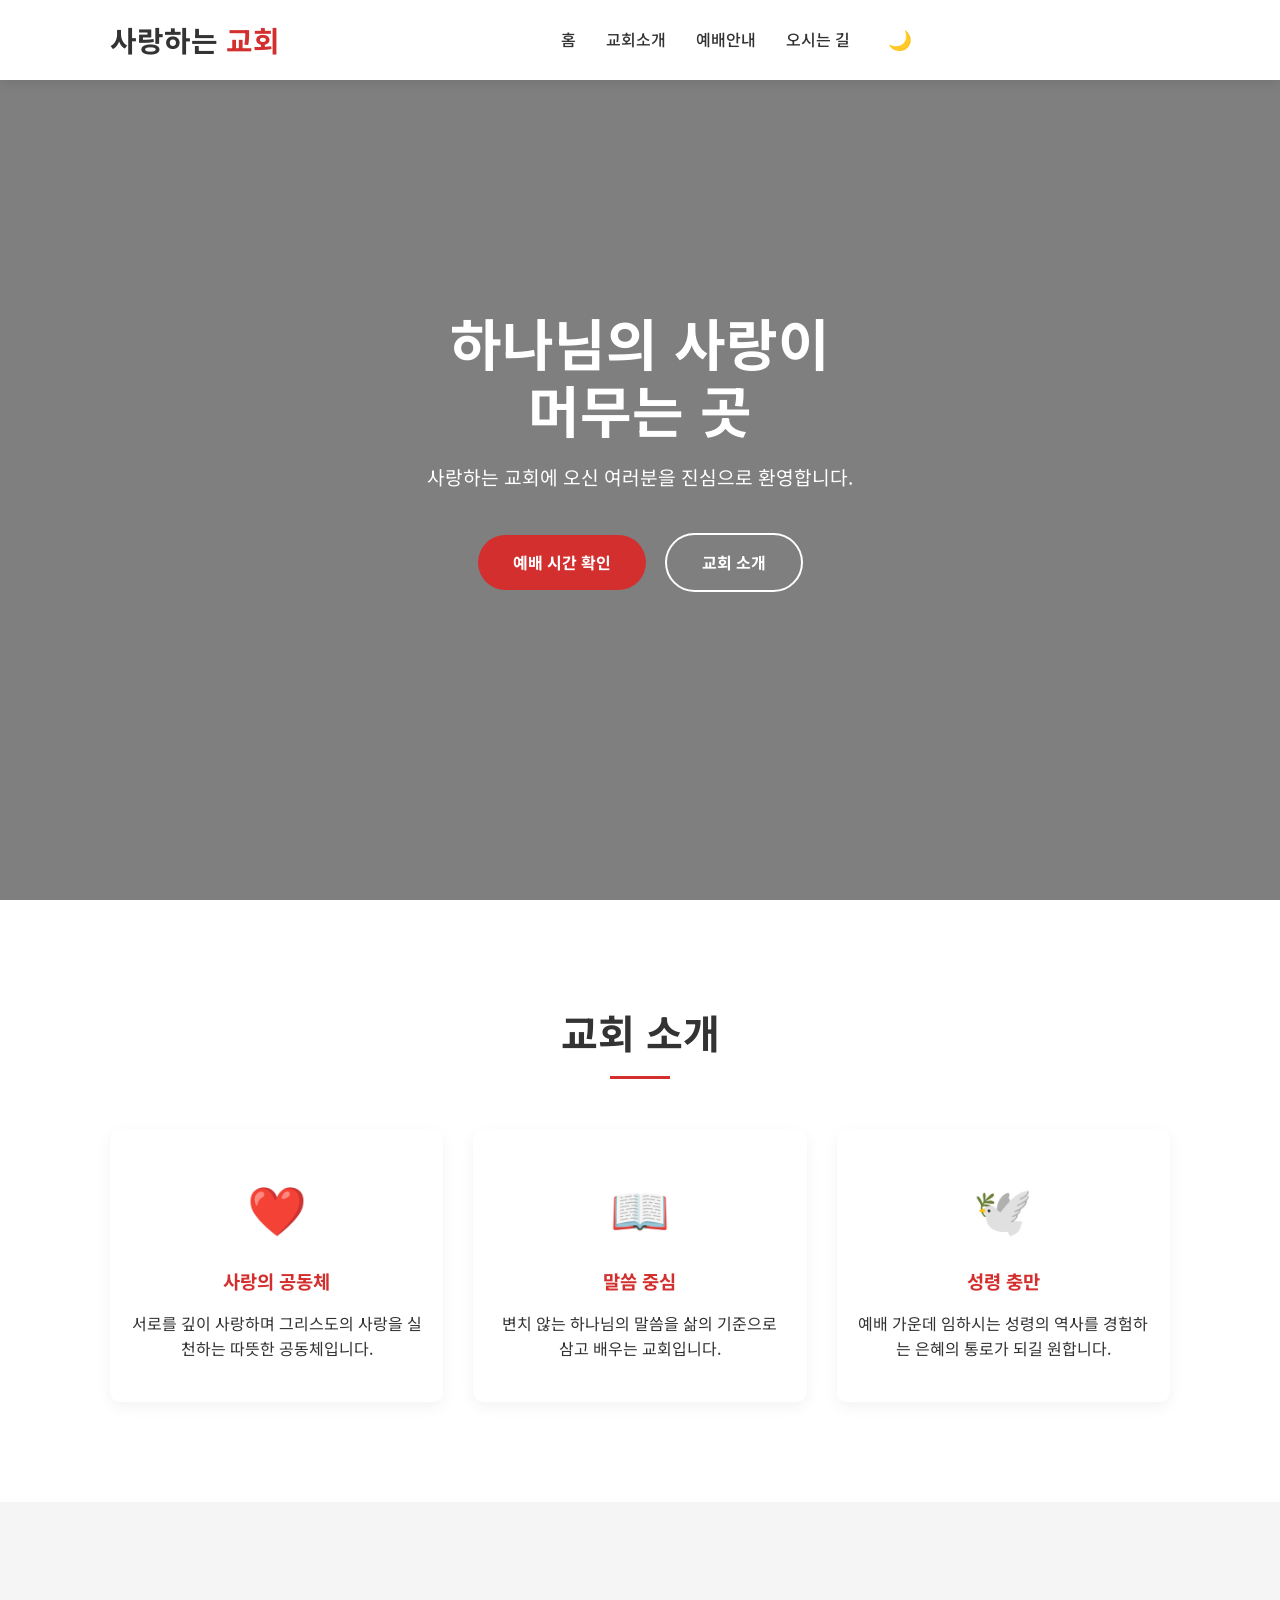
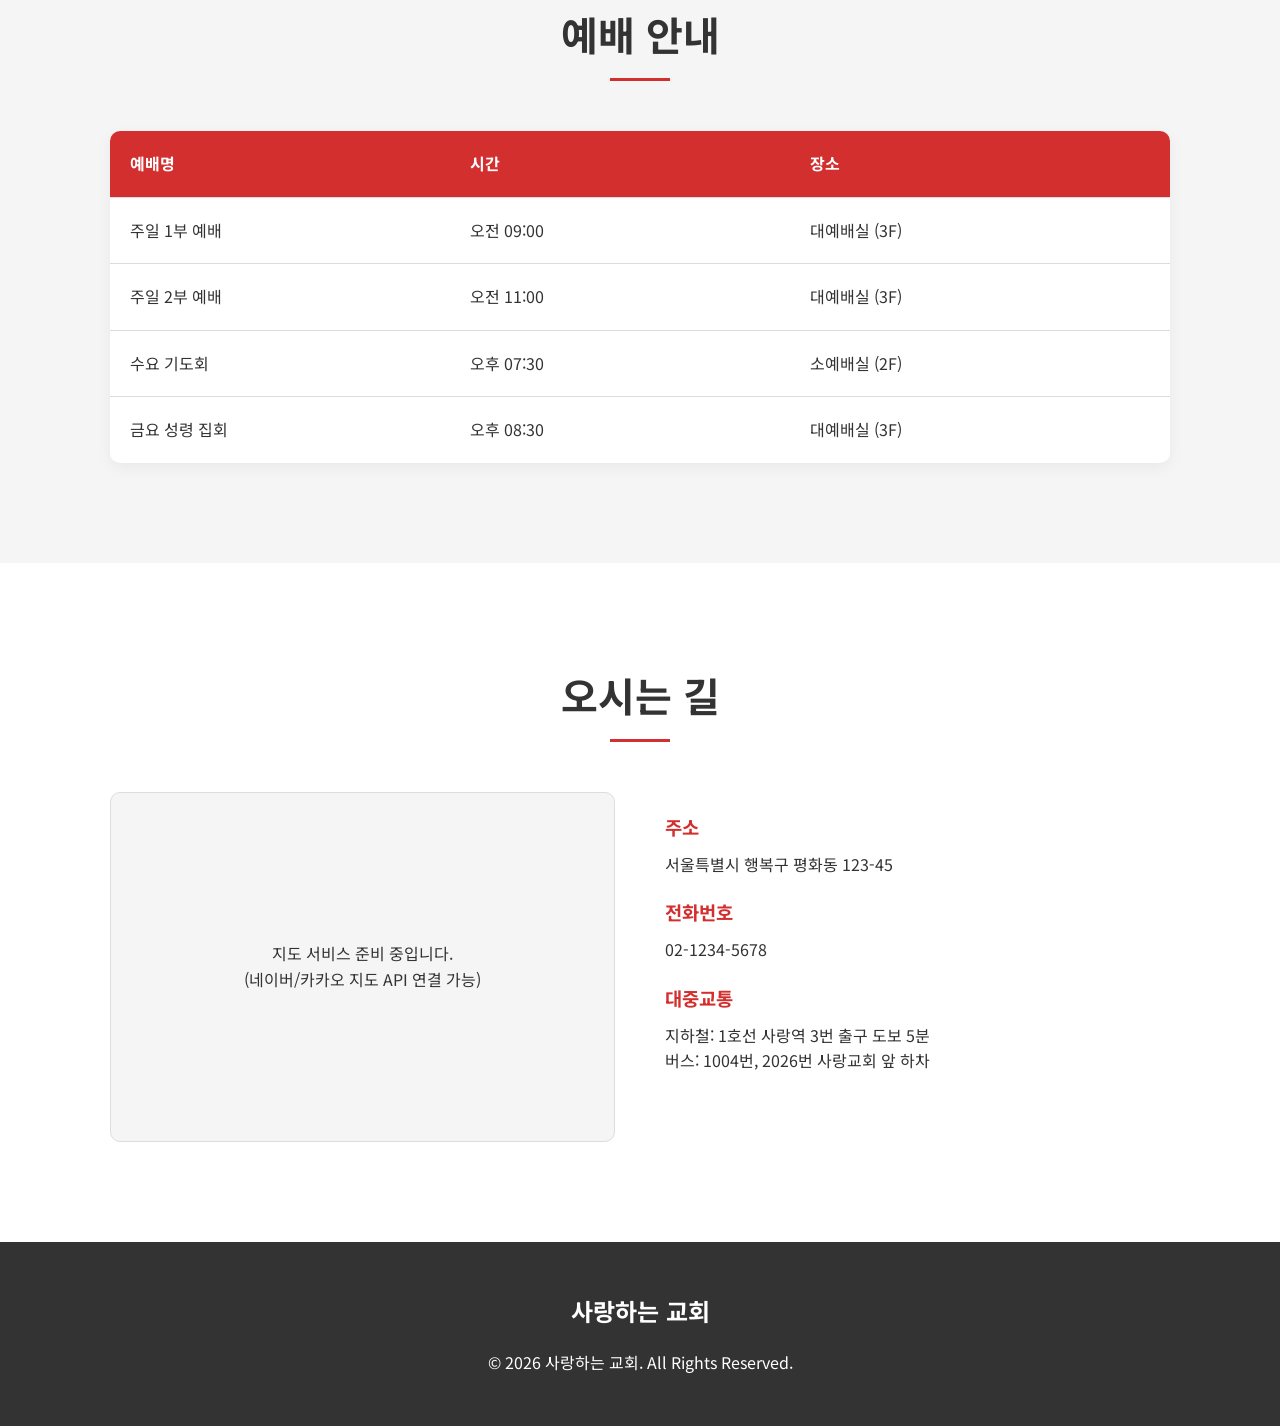
==== index.html @ 97d8ff96 "Add Dark/Light mode and update UI" ====
<!DOCTYPE html>
<html lang="ko">
<head>
    <meta charset="UTF-8">
    <meta name="viewport" content="width=device-width, initial-scale=1.0">
    <title>사랑하는 교회 - Loving Church</title>
    <link rel="stylesheet" href="style.css">
    <link rel="preconnect" href="https://fonts.googleapis.com">
    <link rel="preconnect" href="https://fonts.gstatic.com" crossorigin>
    <link href="https://fonts.googleapis.com/css2?family=Noto+Sans+KR:wght@300;400;700&display=swap" rel="stylesheet">
</head>
<body>
    <header>
        <nav class="container">
            <div class="logo">사랑하는 <span>교회</span></div>
            <div class="nav-right">
                <ul class="nav-links">
                    <li><a href="#home">홈</a></li>
                    <li><a href="#about">교회소개</a></li>
                    <li><a href="#worship">예배안내</a></li>
                    <li><a href="#location">오시는 길</a></li>
                </ul>
                <button id="theme-toggle" class="theme-toggle" aria-label="테마 변경">
                    <span class="mode-icon">🌙</span>
                </button>
            </div>
            <div class="mobile-menu-btn">
                <span></span>
                <span></span>
                <span></span>
            </div>
        </nav>
    </header>

    <main>
        <section id="home" class="hero">
            <div class="hero-content container">
                <h1>하나님의 사랑이<br>머무는 곳</h1>
                <p>사랑하는 교회에 오신 여러분을 진심으로 환영합니다.</p>
                <div class="cta-buttons">
                    <a href="#worship" class="btn btn-primary">예배 시간 확인</a>
                    <a href="#about" class="btn btn-secondary">교회 소개</a>
                </div>
            </div>
        </section>

        <section id="about" class="section">
            <div class="container">
                <h2 class="section-title">교회 소개</h2>
                <div class="about-grid">
                    <div class="about-card">
                        <div class="icon">❤️</div>
                        <h3>사랑의 공동체</h3>
                        <p>서로를 깊이 사랑하며 그리스도의 사랑을 실천하는 따뜻한 공동체입니다.</p>
                    </div>
                    <div class="about-card">
                        <div class="icon">📖</div>
                        <h3>말씀 중심</h3>
                        <p>변치 않는 하나님의 말씀을 삶의 기준으로 삼고 배우는 교회입니다.</p>
                    </div>
                    <div class="about-card">
                        <div class="icon">🕊️</div>
                        <h3>성령 충만</h3>
                        <p>예배 가운데 임하시는 성령의 역사를 경험하는 은혜의 통로가 되길 원합니다.</p>
                    </div>
                </div>
            </div>
        </section>

        <section id="worship" class="section bg-light">
            <div class="container">
                <h2 class="section-title">예배 안내</h2>
                <div class="worship-table">
                    <div class="table-row header">
                        <div>예배명</div>
                        <div>시간</div>
                        <div>장소</div>
                    </div>
                    <div class="table-row">
                        <div>주일 1부 예배</div>
                        <div>오전 09:00</div>
                        <div>대예배실 (3F)</div>
                    </div>
                    <div class="table-row">
                        <div>주일 2부 예배</div>
                        <div>오전 11:00</div>
                        <div>대예배실 (3F)</div>
                    </div>
                    <div class="table-row">
                        <div>수요 기도회</div>
                        <div>오후 07:30</div>
                        <div>소예배실 (2F)</div>
                    </div>
                    <div class="table-row">
                        <div>금요 성령 집회</div>
                        <div>오후 08:30</div>
                        <div>대예배실 (3F)</div>
                    </div>
                </div>
            </div>
        </section>

        <section id="location" class="section">
            <div class="container">
                <h2 class="section-title">오시는 길</h2>
                <div class="location-content">
                    <div class="map-placeholder">
                        <div class="map-box">
                            <p>지도 서비스 준비 중입니다.</p>
                            <span>(네이버/카카오 지도 API 연결 가능)</span>
                        </div>
                    </div>
                    <div class="address-info">
                        <h3>주소</h3>
                        <p>서울특별시 행복구 평화동 123-45</p>
                        <h3>전화번호</h3>
                        <p>02-1234-5678</p>
                        <h3>대중교통</h3>
                        <p>지하철: 1호선 사랑역 3번 출구 도보 5분<br>버스: 1004번, 2026번 사랑교회 앞 하차</p>
                    </div>
                </div>
            </div>
        </section>
    </main>

    <footer>
        <div class="container">
            <div class="footer-content">
                <div class="footer-logo">사랑하는 교회</div>
                <p>&copy; 2026 사랑하는 교회. All Rights Reserved.</p>
            </div>
        </div>
    </footer>

    <script src="main.js"></script>
</body>
</html>
---- style.css ----
:root {
    --primary-color: #D32F2F;
    --primary-dark: #B71C1C;
    --bg-color: #FFFFFF;
    --text-color: #333333;
    --secondary-bg: #F5F5F5;
    --card-bg: #FFFFFF;
    --footer-bg: #333333;
    --footer-text: #FFFFFF;
    --border-color: #DDDDDD;
    --transition: all 0.3s ease;
}

[data-theme="dark"] {
    --bg-color: #121212;
    --text-color: #E0E0E0;
    --secondary-bg: #1E1E1E;
    --card-bg: #2C2C2C;
    --footer-bg: #000000;
    --footer-text: #BBBBBB;
    --border-color: #444444;
}

* {
    margin: 0;
    padding: 0;
    box-sizing: border-box;
}

body {
    font-family: 'Noto Sans KR', sans-serif;
    line-height: 1.6;
    color: var(--text-color);
    background-color: var(--bg-color);
    transition: var(--transition);
}

a {
    text-decoration: none;
    color: inherit;
}

ul {
    list-style: none;
}

.container {
    max-width: 1100px;
    margin: 0 auto;
    padding: 0 20px;
}

.section {
    padding: 100px 0;
}

.section-title {
    text-align: center;
    font-size: 2.5rem;
    margin-bottom: 50px;
    position: relative;
    padding-bottom: 15px;
}

.section-title::after {
    content: '';
    position: absolute;
    bottom: 0;
    left: 50%;
    transform: translateX(-50%);
    width: 60px;
    height: 3px;
    background-color: var(--primary-color);
}

.bg-light {
    background-color: var(--secondary-bg);
}

/* Header */
header {
    background-color: var(--bg-color);
    box-shadow: 0 2px 10px rgba(0,0,0,0.1);
    position: fixed;
    top: 0;
    left: 0;
    width: 100%;
    z-index: 1000;
    transition: var(--transition);
}

nav {
    display: flex;
    justify-content: space-between;
    align-items: center;
    height: 80px;
}

.logo {
    font-size: 1.8rem;
    font-weight: 700;
    color: var(--text-color);
}

.logo span {
    color: var(--primary-color);
}

.nav-right {
    display: flex;
    align-items: center;
}

.nav-links {
    display: flex;
}

.nav-links li {
    margin-left: 30px;
}

.nav-links a {
    font-weight: 500;
    transition: var(--transition);
}

.nav-links a:hover {
    color: var(--primary-color);
}

/* Theme Toggle */
.theme-toggle {
    margin-left: 30px;
    cursor: pointer;
    font-size: 1.2rem;
    background: none;
    border: none;
    color: var(--text-color);
    display: flex;
    align-items: center;
    justify-content: center;
    width: 40px;
    height: 40px;
    border-radius: 50%;
    transition: var(--transition);
}

.theme-toggle:hover {
    background-color: var(--secondary-bg);
}

/* Hero Section */
.hero {
    height: 100vh;
    background: linear-gradient(rgba(0,0,0,0.5), rgba(0,0,0,0.5)), url('https://images.unsplash.com/photo-1438232992991-995b7058bbb3?ixlib=rb-1.2.1&auto=format&fit=crop&w=1350&q=80');
    background-size: cover;
    background-position: center;
    display: flex;
    align-items: center;
    color: #FFFFFF;
    text-align: center;
}

.hero-content {
    width: 100%;
}

.hero h1 {
    font-size: 3.5rem;
    margin-bottom: 20px;
    line-height: 1.2;
}

.hero p {
    font-size: 1.2rem;
    margin-bottom: 40px;
}

.btn {
    display: inline-block;
    padding: 15px 35px;
    border-radius: 30px;
    font-weight: 700;
    transition: var(--transition);
    cursor: pointer;
}

.btn-primary {
    background-color: var(--primary-color);
    color: #FFFFFF;
    margin-right: 15px;
}

.btn-primary:hover {
    background-color: var(--primary-dark);
}

.btn-secondary {
    background-color: transparent;
    color: #FFFFFF;
    border: 2px solid #FFFFFF;
}

.btn-secondary:hover {
    background-color: #FFFFFF;
    color: #333333;
}

/* About Section */
.about-grid {
    display: grid;
    grid-template-columns: repeat(3, 1fr);
    gap: 30px;
}

.about-card {
    text-align: center;
    padding: 40px 20px;
    background: var(--card-bg);
    border-radius: 10px;
    box-shadow: 0 5px 15px rgba(0,0,0,0.05);
    transition: var(--transition);
}

.about-card:hover {
    transform: translateY(-10px);
}

.about-card .icon {
    font-size: 3rem;
    margin-bottom: 20px;
}

.about-card h3 {
    margin-bottom: 15px;
    color: var(--primary-color);
}

/* Worship Section */
.worship-table {
    background: var(--card-bg);
    border-radius: 10px;
    overflow: hidden;
    box-shadow: 0 5px 15px rgba(0,0,0,0.05);
}

.table-row {
    display: grid;
    grid-template-columns: 1fr 1fr 1fr;
    padding: 20px;
    border-bottom: 1px solid var(--border-color);
}

.table-row.header {
    background-color: var(--primary-color);
    color: #FFFFFF;
    font-weight: 700;
}

.table-row:last-child {
    border-bottom: none;
}

/* Location Section */
.location-content {
    display: grid;
    grid-template-columns: 1fr 1fr;
    gap: 50px;
}

.map-placeholder {
    height: 350px;
}

.map-box {
    width: 100%;
    height: 100%;
    background-color: var(--secondary-bg);
    display: flex;
    flex-direction: column;
    justify-content: center;
    align-items: center;
    border-radius: 10px;
    border: 1px solid var(--border-color);
}

.address-info h3 {
    margin: 20px 0 10px;
    color: var(--primary-color);
}

/* Footer */
footer {
    background-color: var(--footer-bg);
    color: var(--footer-text);
    padding: 50px 0;
    text-align: center;
    transition: var(--transition);
}

.footer-logo {
    font-size: 1.5rem;
    font-weight: 700;
    margin-bottom: 20px;
}

/* Mobile Responsive */
@media (max-width: 768px) {
    .nav-links {
        display: none;
    }

    .hero h1 {
        font-size: 2.5rem;
    }

    .about-grid {
        grid-template-columns: 1fr;
    }

    .location-content {
        grid-template-columns: 1fr;
    }

    .table-row {
        font-size: 0.9rem;
        padding: 15px 10px;
    }
}
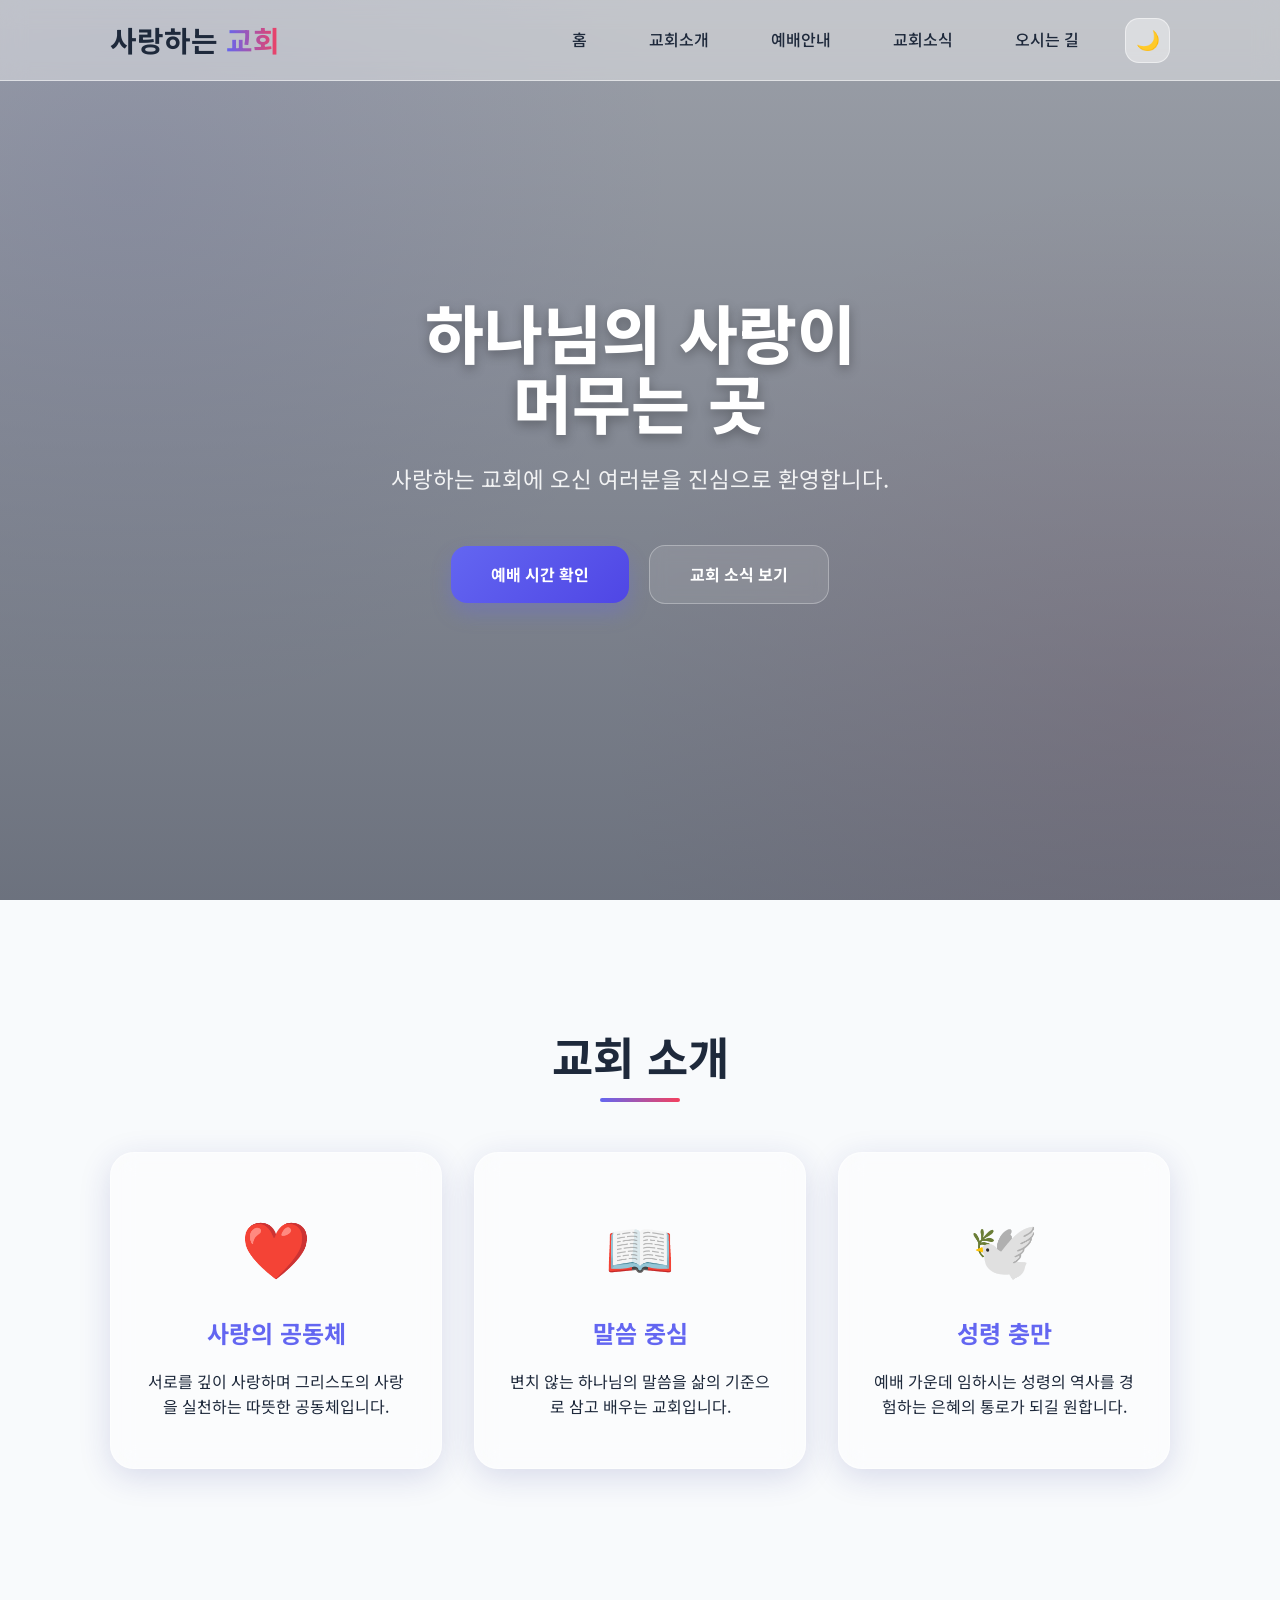
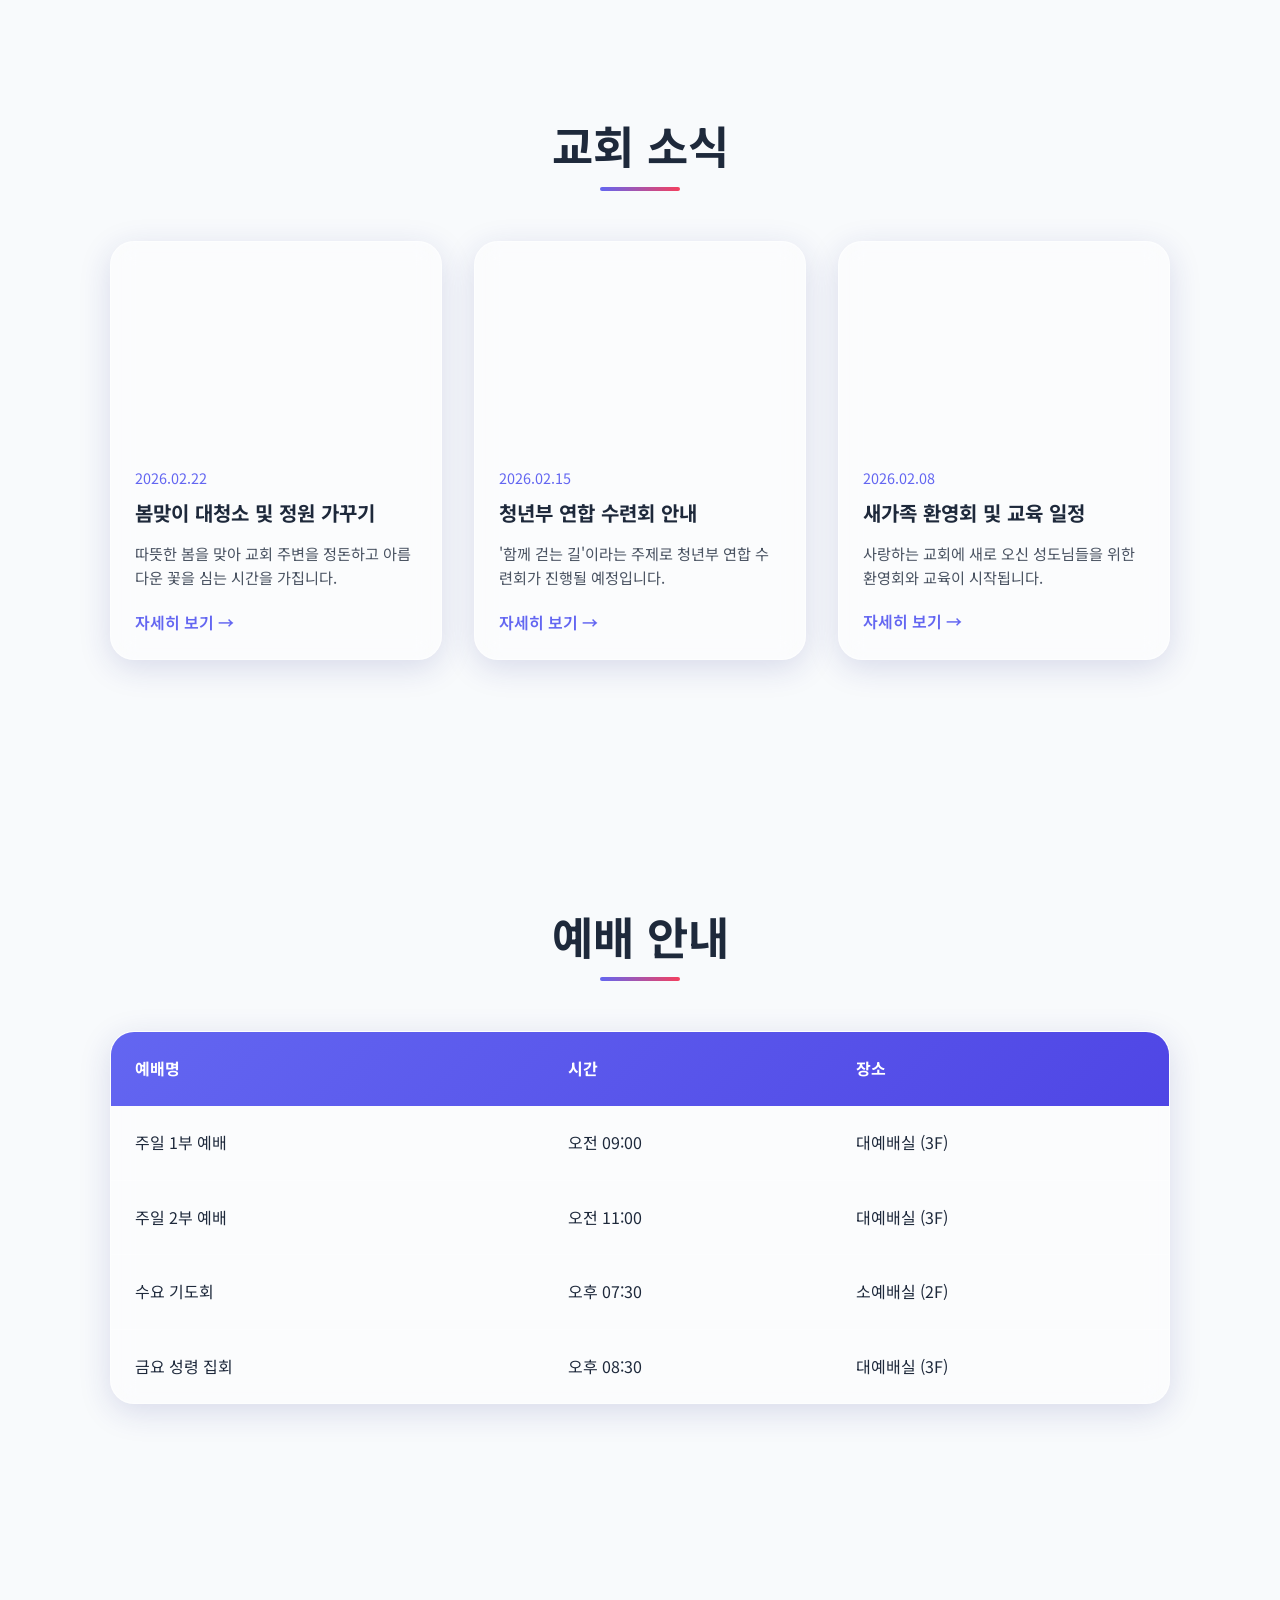
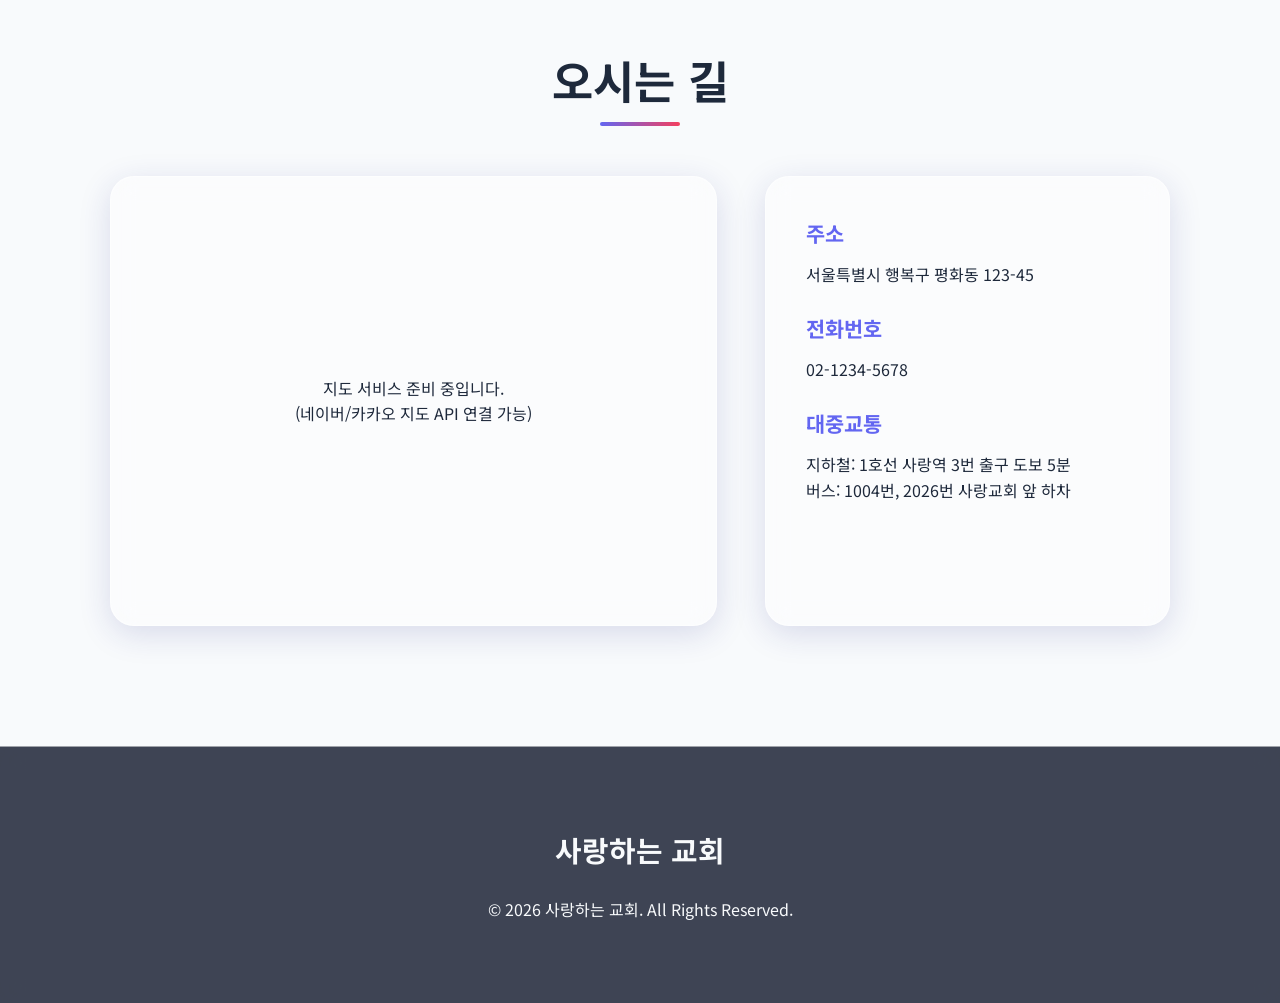
==== commit 6eea0e18: "Update project files" ====
--- a/index.html
+++ b/index.html
@@ -15,10 +15,11 @@
             <div class="logo">사랑하는 <span>교회</span></div>
             <div class="nav-right">
                 <ul class="nav-links">
-                    <li><a href="#home">홈</a></li>
-                    <li><a href="#about">교회소개</a></li>
-                    <li><a href="#worship">예배안내</a></li>
-                    <li><a href="#location">오시는 길</a></li>
+                    <li><a href="index.html#home">홈</a></li>
+                    <li><a href="index.html#about">교회소개</a></li>
+                    <li><a href="index.html#worship">예배안내</a></li>
+                    <li><a href="index.html#news">교회소식</a></li>
+                    <li><a href="index.html#location">오시는 길</a></li>
                 </ul>
                 <button id="theme-toggle" class="theme-toggle" aria-label="테마 변경">
                     <span class="mode-icon">🌙</span>
@@ -39,7 +40,7 @@
                 <p>사랑하는 교회에 오신 여러분을 진심으로 환영합니다.</p>
                 <div class="cta-buttons">
                     <a href="#worship" class="btn btn-primary">예배 시간 확인</a>
-                    <a href="#about" class="btn btn-secondary">교회 소개</a>
+                    <a href="#news" class="btn btn-secondary">교회 소식 보기</a>
                 </div>
             </div>
         </section>
@@ -49,20 +50,55 @@
                 <h2 class="section-title">교회 소개</h2>
                 <div class="about-grid">
                     <div class="about-card">
-                        <div class="icon">❤️</div>
+                        <span class="icon">❤️</span>
                         <h3>사랑의 공동체</h3>
                         <p>서로를 깊이 사랑하며 그리스도의 사랑을 실천하는 따뜻한 공동체입니다.</p>
                     </div>
                     <div class="about-card">
-                        <div class="icon">📖</div>
+                        <span class="icon">📖</span>
                         <h3>말씀 중심</h3>
                         <p>변치 않는 하나님의 말씀을 삶의 기준으로 삼고 배우는 교회입니다.</p>
                     </div>
                     <div class="about-card">
-                        <div class="icon">🕊️</div>
+                        <span class="icon">🕊️</span>
                         <h3>성령 충만</h3>
                         <p>예배 가운데 임하시는 성령의 역사를 경험하는 은혜의 통로가 되길 원합니다.</p>
                     </div>
+                </div>
+            </div>
+        </section>
+
+        <section id="news" class="section">
+            <div class="container">
+                <h2 class="section-title">교회 소식</h2>
+                <div class="news-grid">
+                    <article class="news-card">
+                        <div class="news-image" style="background-image: url('https://images.unsplash.com/photo-1544427928-c49cdfebf494?ixlib=rb-1.2.1&auto=format&fit=crop&w=800&q=80')"></div>
+                        <div class="news-content">
+                            <p class="news-date">2026.02.22</p>
+                            <h3 class="news-title">봄맞이 대청소 및 정원 가꾸기</h3>
+                            <p class="news-excerpt">따뜻한 봄을 맞아 교회 주변을 정돈하고 아름다운 꽃을 심는 시간을 가집니다.</p>
+                            <a href="post-detail.html?id=1" class="read-more">자세히 보기 →</a>
+                        </div>
+                    </article>
+                    <article class="news-card">
+                        <div class="news-image" style="background-image: url('https://images.unsplash.com/photo-1517486808906-6ca8b3f04846?ixlib=rb-1.2.1&auto=format&fit=crop&w=800&q=80')"></div>
+                        <div class="news-content">
+                            <p class="news-date">2026.02.15</p>
+                            <h3 class="news-title">청년부 연합 수련회 안내</h3>
+                            <p class="news-excerpt">'함께 걷는 길'이라는 주제로 청년부 연합 수련회가 진행될 예정입니다.</p>
+                            <a href="post-detail.html?id=2" class="read-more">자세히 보기 →</a>
+                        </div>
+                    </article>
+                    <article class="news-card">
+                        <div class="news-image" style="background-image: url('https://images.unsplash.com/photo-1490730141103-6cac27aaab94?ixlib=rb-1.2.1&auto=format&fit=crop&w=800&q=80')"></div>
+                        <div class="news-content">
+                            <p class="news-date">2026.02.08</p>
+                            <h3 class="news-title">새가족 환영회 및 교육 일정</h3>
+                            <p class="news-excerpt">사랑하는 교회에 새로 오신 성도님들을 위한 환영회와 교육이 시작됩니다.</p>
+                            <a href="post-detail.html?id=3" class="read-more">자세히 보기 →</a>
+                        </div>
+                    </article>
                 </div>
             </div>
         </section>
--- a/style.css
+++ b/style.css
@@ -1,24 +1,30 @@
 :root {
-    --primary-color: #D32F2F;
-    --primary-dark: #B71C1C;
-    --bg-color: #FFFFFF;
-    --text-color: #333333;
-    --secondary-bg: #F5F5F5;
-    --card-bg: #FFFFFF;
-    --footer-bg: #333333;
-    --footer-text: #FFFFFF;
-    --border-color: #DDDDDD;
-    --transition: all 0.3s ease;
+    --primary-color: #6366f1;
+    --primary-dark: #4f46e5;
+    --bg-color: #f8fafc;
+    --text-color: #1e293b;
+    --glass-bg: rgba(255, 255, 255, 0.4);
+    --glass-border: rgba(255, 255, 255, 0.5);
+    --glass-shadow: 0 8px 32px 0 rgba(31, 38, 135, 0.15);
+    --secondary-bg: #f1f5f9;
+    --card-bg: rgba(255, 255, 255, 0.4);
+    --footer-bg: rgba(15, 23, 42, 0.8);
+    --footer-text: #f8fafc;
+    --border-color: rgba(255, 255, 255, 0.3);
+    --transition: all 0.4s cubic-bezier(0.4, 0, 0.2, 1);
 }
 
 [data-theme="dark"] {
-    --bg-color: #121212;
-    --text-color: #E0E0E0;
-    --secondary-bg: #1E1E1E;
-    --card-bg: #2C2C2C;
-    --footer-bg: #000000;
-    --footer-text: #BBBBBB;
-    --border-color: #444444;
+    --bg-color: #0f172a;
+    --text-color: #f1f5f9;
+    --glass-bg: rgba(15, 23, 42, 0.6);
+    --glass-border: rgba(255, 255, 255, 0.1);
+    --glass-shadow: 0 8px 32px 0 rgba(0, 0, 0, 0.4);
+    --secondary-bg: #1e293b;
+    --card-bg: rgba(30, 41, 59, 0.6);
+    --footer-bg: rgba(2, 6, 23, 0.9);
+    --footer-text: #cbd5e1;
+    --border-color: rgba(255, 255, 255, 0.05);
 }
 
 * {
@@ -32,7 +38,12 @@
     line-height: 1.6;
     color: var(--text-color);
     background-color: var(--bg-color);
-    transition: var(--transition);
+    background-image: 
+        radial-gradient(circle at 10% 20%, rgba(99, 102, 241, 0.1) 0%, transparent 40%),
+        radial-gradient(circle at 90% 80%, rgba(244, 63, 94, 0.1) 0%, transparent 40%);
+    background-attachment: fixed;
+    transition: var(--transition);
+    overflow-x: hidden;
 }
 
 a {
@@ -51,36 +62,45 @@
 }
 
 .section {
-    padding: 100px 0;
+    padding: 120px 0;
 }
 
 .section-title {
     text-align: center;
-    font-size: 2.5rem;
-    margin-bottom: 50px;
+    font-size: 2.8rem;
+    margin-bottom: 60px;
     position: relative;
-    padding-bottom: 15px;
+    font-weight: 700;
 }
 
 .section-title::after {
     content: '';
     position: absolute;
-    bottom: 0;
+    bottom: -10px;
     left: 50%;
     transform: translateX(-50%);
-    width: 60px;
-    height: 3px;
-    background-color: var(--primary-color);
-}
-
-.bg-light {
-    background-color: var(--secondary-bg);
+    width: 80px;
+    height: 4px;
+    background: linear-gradient(90deg, var(--primary-color), #f43f5e);
+    border-radius: 2px;
+}
+
+/* Glassmorphism Utility */
+.glass {
+    background: var(--glass-bg);
+    backdrop-filter: blur(12px);
+    -webkit-backdrop-filter: blur(12px);
+    border: 1px solid var(--glass-border);
+    box-shadow: var(--glass-shadow);
+    border-radius: 20px;
 }
 
 /* Header */
 header {
-    background-color: var(--bg-color);
-    box-shadow: 0 2px 10px rgba(0,0,0,0.1);
+    background: var(--glass-bg);
+    backdrop-filter: blur(12px);
+    -webkit-backdrop-filter: blur(12px);
+    border-bottom: 1px solid var(--glass-border);
     position: fixed;
     top: 0;
     left: 0;
@@ -103,7 +123,9 @@
 }
 
 .logo span {
-    color: var(--primary-color);
+    background: linear-gradient(90deg, var(--primary-color), #f43f5e);
+    -webkit-background-clip: text;
+    -webkit-text-fill-color: transparent;
 }
 
 .nav-right {
@@ -122,9 +144,12 @@
 .nav-links a {
     font-weight: 500;
     transition: var(--transition);
+    padding: 8px 16px;
+    border-radius: 12px;
 }
 
 .nav-links a:hover {
+    background: rgba(99, 102, 241, 0.1);
     color: var(--primary-color);
 }
 
@@ -133,28 +158,29 @@
     margin-left: 30px;
     cursor: pointer;
     font-size: 1.2rem;
-    background: none;
-    border: none;
+    background: var(--glass-bg);
+    border: 1px solid var(--glass-border);
     color: var(--text-color);
     display: flex;
     align-items: center;
     justify-content: center;
-    width: 40px;
-    height: 40px;
-    border-radius: 50%;
+    width: 45px;
+    height: 45px;
+    border-radius: 14px;
     transition: var(--transition);
 }
 
 .theme-toggle:hover {
-    background-color: var(--secondary-bg);
+    transform: scale(1.05);
 }
 
 /* Hero Section */
 .hero {
     height: 100vh;
-    background: linear-gradient(rgba(0,0,0,0.5), rgba(0,0,0,0.5)), url('https://images.unsplash.com/photo-1438232992991-995b7058bbb3?ixlib=rb-1.2.1&auto=format&fit=crop&w=1350&q=80');
+    background: linear-gradient(rgba(15, 23, 42, 0.4), rgba(15, 23, 42, 0.6)), url('https://images.unsplash.com/photo-1438232992991-995b7058bbb3?ixlib=rb-1.2.1&auto=format&fit=crop&w=1350&q=80');
     background-size: cover;
     background-position: center;
+    background-attachment: fixed;
     display: flex;
     align-items: center;
     color: #FFFFFF;
@@ -166,95 +192,113 @@
 }
 
 .hero h1 {
-    font-size: 3.5rem;
-    margin-bottom: 20px;
-    line-height: 1.2;
+    font-size: 4rem;
+    margin-bottom: 24px;
+    line-height: 1.1;
+    font-weight: 800;
+    text-shadow: 0 4px 12px rgba(0,0,0,0.3);
 }
 
 .hero p {
-    font-size: 1.2rem;
-    margin-bottom: 40px;
+    font-size: 1.4rem;
+    margin-bottom: 48px;
+    opacity: 0.9;
 }
 
 .btn {
     display: inline-block;
-    padding: 15px 35px;
-    border-radius: 30px;
+    padding: 16px 40px;
+    border-radius: 16px;
     font-weight: 700;
     transition: var(--transition);
     cursor: pointer;
 }
 
 .btn-primary {
-    background-color: var(--primary-color);
+    background: linear-gradient(135deg, var(--primary-color), var(--primary-dark));
     color: #FFFFFF;
-    margin-right: 15px;
+    margin-right: 16px;
+    box-shadow: 0 10px 20px rgba(99, 102, 241, 0.3);
 }
 
 .btn-primary:hover {
-    background-color: var(--primary-dark);
+    transform: translateY(-3px);
+    box-shadow: 0 15px 30px rgba(99, 102, 241, 0.4);
 }
 
 .btn-secondary {
-    background-color: transparent;
+    background: rgba(255, 255, 255, 0.1);
+    backdrop-filter: blur(8px);
     color: #FFFFFF;
-    border: 2px solid #FFFFFF;
+    border: 1px solid rgba(255, 255, 255, 0.3);
 }
 
 .btn-secondary:hover {
-    background-color: #FFFFFF;
-    color: #333333;
+    background: rgba(255, 255, 255, 0.2);
 }
 
 /* About Section */
 .about-grid {
     display: grid;
     grid-template-columns: repeat(3, 1fr);
-    gap: 30px;
+    gap: 32px;
 }
 
 .about-card {
     text-align: center;
-    padding: 40px 20px;
+    padding: 48px 32px;
     background: var(--card-bg);
-    border-radius: 10px;
-    box-shadow: 0 5px 15px rgba(0,0,0,0.05);
+    backdrop-filter: blur(12px);
+    -webkit-backdrop-filter: blur(12px);
+    border: 1px solid var(--glass-border);
+    border-radius: 24px;
+    box-shadow: var(--glass-shadow);
     transition: var(--transition);
 }
 
 .about-card:hover {
-    transform: translateY(-10px);
+    transform: translateY(-12px);
+    background: rgba(255, 255, 255, 0.5);
+}
+
+[data-theme="dark"] .about-card:hover {
+    background: rgba(30, 41, 59, 0.8);
 }
 
 .about-card .icon {
-    font-size: 3rem;
-    margin-bottom: 20px;
+    font-size: 3.5rem;
+    margin-bottom: 24px;
+    display: block;
 }
 
 .about-card h3 {
-    margin-bottom: 15px;
-    color: var(--primary-color);
+    margin-bottom: 16px;
+    color: var(--primary-color);
+    font-size: 1.5rem;
 }
 
 /* Worship Section */
 .worship-table {
     background: var(--card-bg);
-    border-radius: 10px;
+    backdrop-filter: blur(12px);
+    border: 1px solid var(--glass-border);
+    border-radius: 24px;
     overflow: hidden;
-    box-shadow: 0 5px 15px rgba(0,0,0,0.05);
+    box-shadow: var(--glass-shadow);
 }
 
 .table-row {
     display: grid;
-    grid-template-columns: 1fr 1fr 1fr;
-    padding: 20px;
+    grid-template-columns: 1.5fr 1fr 1fr;
+    padding: 24px;
     border-bottom: 1px solid var(--border-color);
 }
 
 .table-row.header {
-    background-color: var(--primary-color);
+    background: linear-gradient(135deg, var(--primary-color), var(--primary-dark));
     color: #FFFFFF;
     font-weight: 700;
+    border-bottom: none;
 }
 
 .table-row:last-child {
@@ -264,66 +308,208 @@
 /* Location Section */
 .location-content {
     display: grid;
-    grid-template-columns: 1fr 1fr;
-    gap: 50px;
+    grid-template-columns: 1.2fr 0.8fr;
+    gap: 48px;
 }
 
 .map-placeholder {
-    height: 350px;
+    height: 450px;
 }
 
 .map-box {
     width: 100%;
     height: 100%;
-    background-color: var(--secondary-bg);
+    background: var(--card-bg);
+    backdrop-filter: blur(12px);
     display: flex;
     flex-direction: column;
     justify-content: center;
     align-items: center;
-    border-radius: 10px;
-    border: 1px solid var(--border-color);
+    border-radius: 24px;
+    border: 1px solid var(--glass-border);
+    box-shadow: var(--glass-shadow);
+}
+
+.address-info {
+    background: var(--card-bg);
+    backdrop-filter: blur(12px);
+    padding: 40px;
+    border-radius: 24px;
+    border: 1px solid var(--glass-border);
+    box-shadow: var(--glass-shadow);
 }
 
 .address-info h3 {
-    margin: 20px 0 10px;
-    color: var(--primary-color);
+    margin: 24px 0 12px;
+    color: var(--primary-color);
+    font-size: 1.3rem;
+    display: flex;
+    align-items: center;
+}
+
+.address-info h3:first-child {
+    margin-top: 0;
+}
+
+/* News Section (New) */
+.news-grid {
+    display: grid;
+    grid-template-columns: repeat(auto-fill, minmax(300px, 1fr));
+    gap: 32px;
+}
+
+.news-card {
+    background: var(--card-bg);
+    backdrop-filter: blur(12px);
+    border: 1px solid var(--glass-border);
+    border-radius: 24px;
+    overflow: hidden;
+    box-shadow: var(--glass-shadow);
+    transition: var(--transition);
+}
+
+.news-card:hover {
+    transform: translateY(-8px);
+}
+
+.news-image {
+    width: 100%;
+    height: 200px;
+    background-size: cover;
+    background-position: center;
+}
+
+.news-content {
+    padding: 24px;
+}
+
+.news-date {
+    font-size: 0.9rem;
+    color: var(--primary-color);
+    margin-bottom: 8px;
+}
+
+.news-title {
+    font-size: 1.25rem;
+    margin-bottom: 12px;
+    font-weight: 700;
+}
+
+.news-excerpt {
+    font-size: 0.95rem;
+    opacity: 0.8;
+    margin-bottom: 20px;
+}
+
+.read-more {
+    font-weight: 600;
+    color: var(--primary-color);
+    display: flex;
+    align-items: center;
 }
 
 /* Footer */
 footer {
-    background-color: var(--footer-bg);
+    background: var(--footer-bg);
+    backdrop-filter: blur(12px);
     color: var(--footer-text);
-    padding: 50px 0;
+    padding: 80px 0;
     text-align: center;
-    transition: var(--transition);
+    border-top: 1px solid var(--glass-border);
 }
 
 .footer-logo {
-    font-size: 1.5rem;
+    font-size: 1.8rem;
     font-weight: 700;
-    margin-bottom: 20px;
+    margin-bottom: 24px;
+}
+
+.footer-logo span {
+    color: var(--primary-color);
+}
+
+/* Detail Page Styles */
+.detail-header {
+    height: 40vh;
+    background: linear-gradient(rgba(15, 23, 42, 0.6), rgba(15, 23, 42, 0.8)), url('https://images.unsplash.com/photo-1519741497674-611481863552?ixlib=rb-1.2.1&auto=format&fit=crop&w=1350&q=80');
+    background-size: cover;
+    background-position: center;
+    display: flex;
+    align-items: center;
+    color: #FFFFFF;
+    text-align: center;
+}
+
+.detail-content {
+    background: var(--card-bg);
+    backdrop-filter: blur(12px);
+    border: 1px solid var(--glass-border);
+    border-radius: 32px;
+    padding: 60px;
+    margin-top: -100px;
+    margin-bottom: 120px;
+    box-shadow: var(--glass-shadow);
+}
+
+.article-meta {
+    margin-bottom: 40px;
+    display: flex;
+    gap: 20px;
+    font-size: 1rem;
+    color: var(--primary-color);
+}
+
+.article-body {
+    font-size: 1.15rem;
+    line-height: 1.8;
+}
+
+.article-body p {
+    margin-bottom: 24px;
+}
+
+.article-body h2 {
+    margin: 48px 0 24px;
+    font-size: 1.8rem;
+}
+
+/* Mobile Menu Button */
+.mobile-menu-btn {
+    display: none;
+    flex-direction: column;
+    justify-content: space-between;
+    width: 30px;
+    height: 21px;
+    cursor: pointer;
+    z-index: 1001;
+}
+
+.mobile-menu-btn span {
+    display: block;
+    height: 3px;
+    width: 100%;
+    background-color: var(--text-color);
+    border-radius: 3px;
+    transition: var(--transition);
 }
 
 /* Mobile Responsive */
+@media (max-width: 992px) {
+    .hero h1 { font-size: 3rem; }
+    .location-content { grid-template-columns: 1fr; }
+}
+
 @media (max-width: 768px) {
+    .mobile-menu-btn {
+        display: flex;
+        margin-left: 20px;
+    }
+
     .nav-links {
         display: none;
     }
-
-    .hero h1 {
-        font-size: 2.5rem;
-    }
-
-    .about-grid {
-        grid-template-columns: 1fr;
-    }
-
-    .location-content {
-        grid-template-columns: 1fr;
-    }
-
-    .table-row {
-        font-size: 0.9rem;
-        padding: 15px 10px;
-    }
-}
+    .hero h1 { font-size: 2.5rem; }
+    .hero p { font-size: 1.1rem; }
+    .about-grid { grid-template-columns: 1fr; }
+    .detail-content { padding: 40px 20px; }
+}
